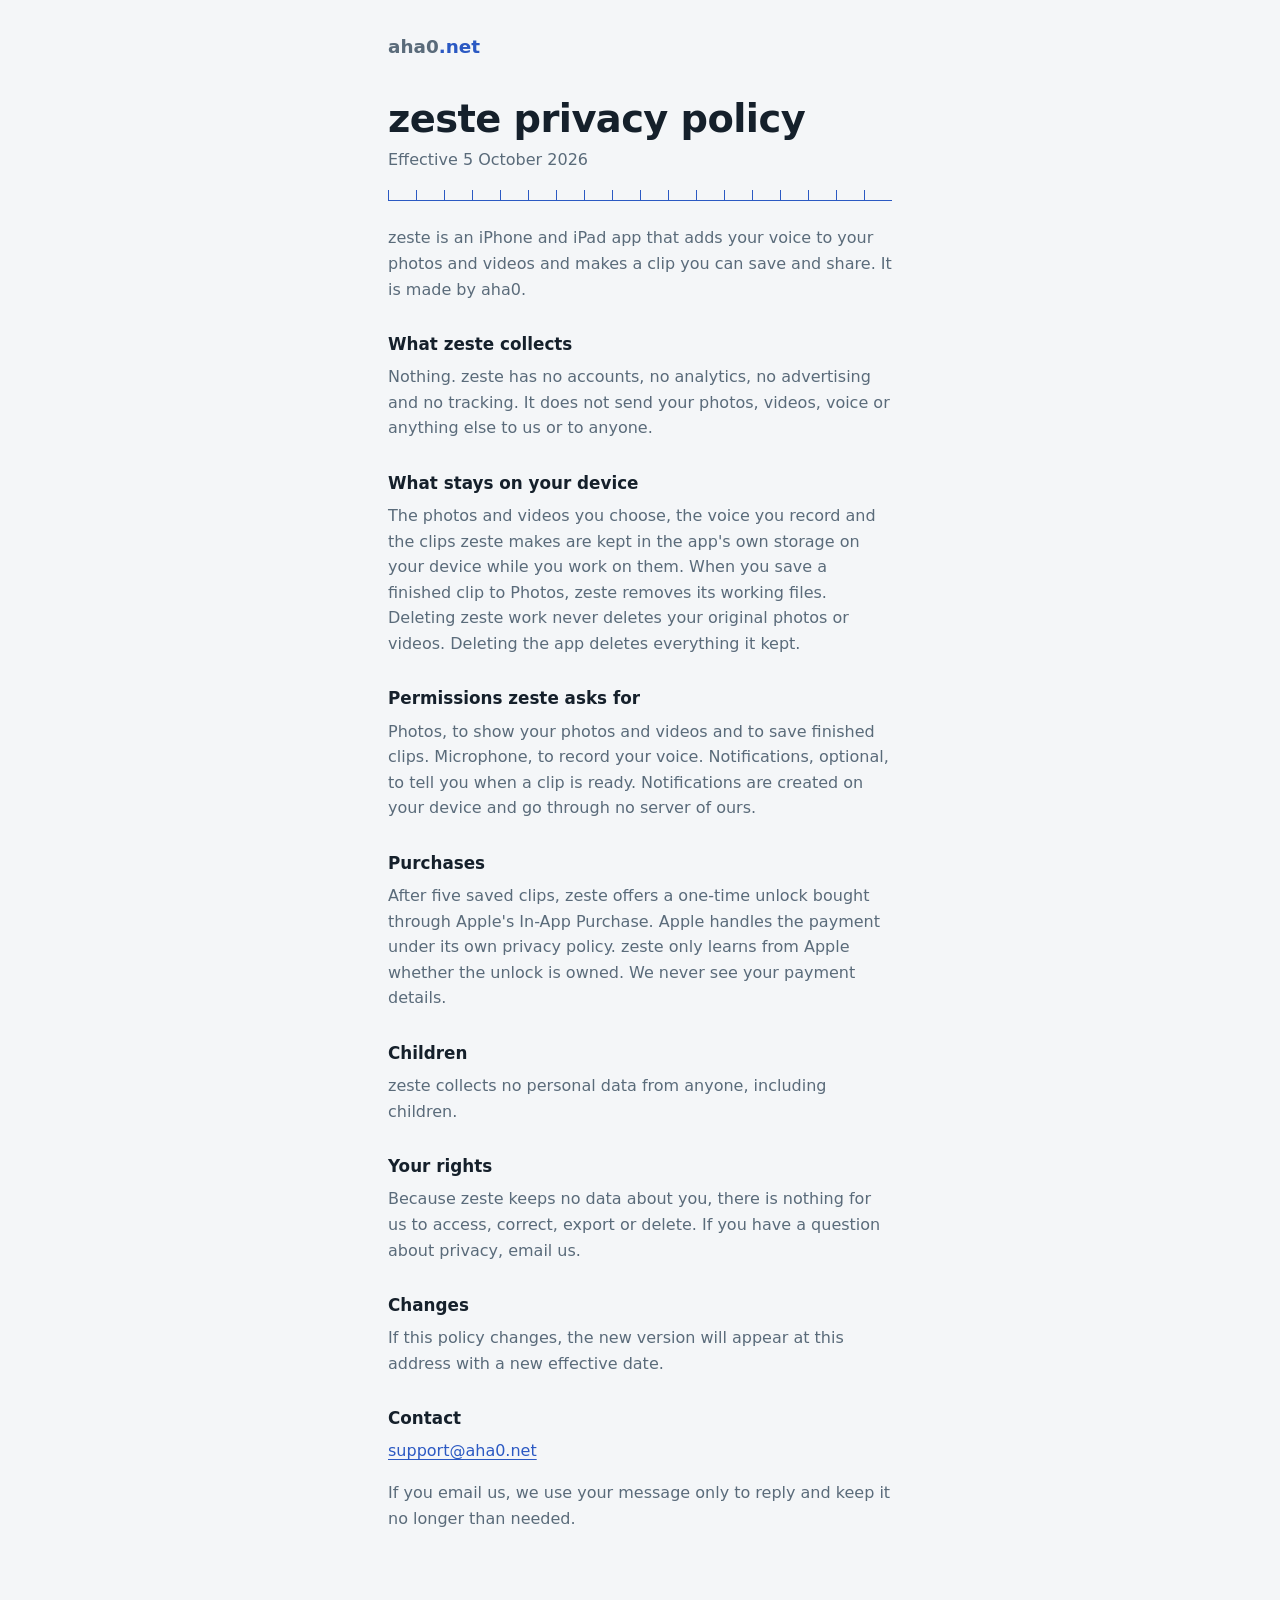
==== zeste/privacy/index.html @ b2256145 "zeste privacy policy page" ====
<!doctype html>
<html lang="en">
<head>
<meta charset="utf-8">
<meta name="viewport" content="width=device-width, initial-scale=1">
<title>zeste privacy policy</title>
<meta name="description" content="zeste collects nothing. Your photos, videos and voice stay on your device.">
<style>
:root { --paper:#F4F6F8; --ink:#15202B; --muted:#5A6B7A; --blue:#2B59C3; --hairline:#C9D4DE; }
@media (prefers-color-scheme: dark) {
  :root { --paper:#0E1B2A; --ink:#E8EEF4; --muted:#93A5B5; --blue:#7FA8FF; --hairline:#2A3C50; }
}
* { box-sizing:border-box; }
body {
  margin:0; min-height:100svh;
  background:var(--paper); color:var(--ink);
  font-family:system-ui,-apple-system,"Segoe UI",Roboto,sans-serif; line-height:1.6;
}
main { max-width:34rem; margin:0 auto; padding:2rem 1.25rem 4rem; }
.wordmark { font-weight:800; font-size:1.15rem; margin:0 0 2.2rem; }
.wordmark span { color:var(--blue); }
.wordmark a { color:inherit; text-decoration:none; }
h1 {
  font-size:clamp(1.8rem,6vw,2.4rem); font-weight:700; line-height:1.15;
  letter-spacing:-0.015em; margin:0 0 0.4rem;
}
.effective { color:var(--muted); margin:0; }
.tick-rule {
  height:11px; margin:1.1rem 0 1.5rem;
  background:
    repeating-linear-gradient(90deg, var(--blue) 0, var(--blue) 1px, transparent 1px, transparent 28px),
    linear-gradient(var(--blue), var(--blue)) 0 100% / 100% 1px no-repeat;
}
h2 { font-size:1.05rem; font-weight:700; margin:1.8rem 0 0.4rem; }
p { color:var(--muted); margin:0 0 1rem; }
a { color:var(--blue); text-decoration-thickness:1px; text-underline-offset:3px; }
</style>
</head>
<body>
<main>
  <p class="wordmark"><a href="/">aha0<span>.net</span></a></p>
  <h1>zeste privacy policy</h1>
  <p class="effective">Effective 5 October 2026</p>
  <div class="tick-rule" aria-hidden="true"></div>

  <p>zeste is an iPhone and iPad app that adds your voice to your photos and videos and makes a clip you can save and share. It is made by aha0.</p>

  <h2>What zeste collects</h2>
  <p>Nothing. zeste has no accounts, no analytics, no advertising and no tracking. It does not send your photos, videos, voice or anything else to us or to anyone.</p>

  <h2>What stays on your device</h2>
  <p>The photos and videos you choose, the voice you record and the clips zeste makes are kept in the app's own storage on your device while you work on them. When you save a finished clip to Photos, zeste removes its working files. Deleting zeste work never deletes your original photos or videos. Deleting the app deletes everything it kept.</p>

  <h2>Permissions zeste asks for</h2>
  <p>Photos, to show your photos and videos and to save finished clips. Microphone, to record your voice. Notifications, optional, to tell you when a clip is ready. Notifications are created on your device and go through no server of ours.</p>

  <h2>Purchases</h2>
  <p>After five saved clips, zeste offers a one-time unlock bought through Apple's In-App Purchase. Apple handles the payment under its own privacy policy. zeste only learns from Apple whether the unlock is owned. We never see your payment details.</p>

  <h2>Children</h2>
  <p>zeste collects no personal data from anyone, including children.</p>

  <h2>Your rights</h2>
  <p>Because zeste keeps no data about you, there is nothing for us to access, correct, export or delete. If you have a question about privacy, email us.</p>

  <h2>Changes</h2>
  <p>If this policy changes, the new version will appear at this address with a new effective date.</p>

  <h2>Contact</h2>
  <p><a href="mailto:support@aha0.net">support@aha0.net</a></p>
  <p>If you email us, we use your message only to reply and keep it no longer than needed.</p>
</main>
</body>
</html>
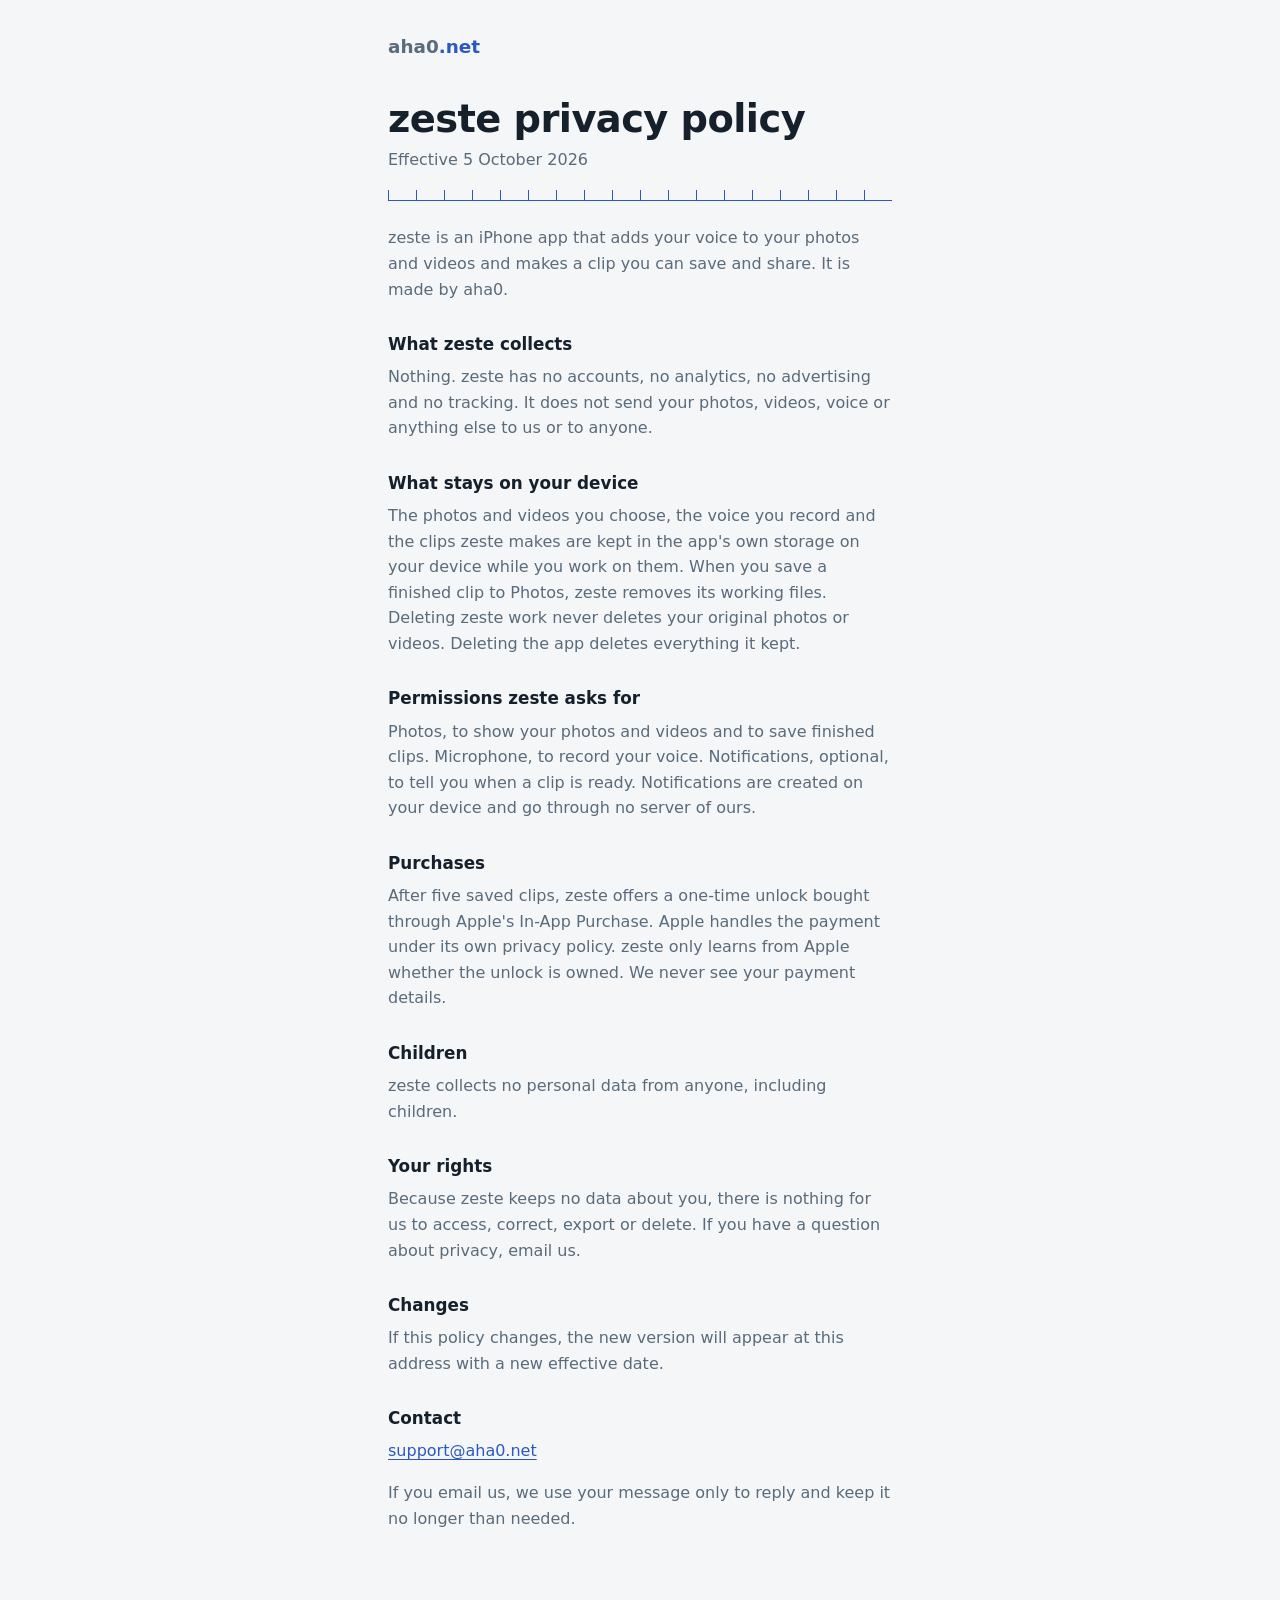
==== commit ea0cf0b3: "zeste support page; privacy page says iPhone app" ====
--- a/zeste/privacy/index.html
+++ b/zeste/privacy/index.html
@@ -43,7 +43,7 @@
   <p class="effective">Effective 5 October 2026</p>
   <div class="tick-rule" aria-hidden="true"></div>
 
-  <p>zeste is an iPhone and iPad app that adds your voice to your photos and videos and makes a clip you can save and share. It is made by aha0.</p>
+  <p>zeste is an iPhone app that adds your voice to your photos and videos and makes a clip you can save and share. It is made by aha0.</p>
 
   <h2>What zeste collects</h2>
   <p>Nothing. zeste has no accounts, no analytics, no advertising and no tracking. It does not send your photos, videos, voice or anything else to us or to anyone.</p>
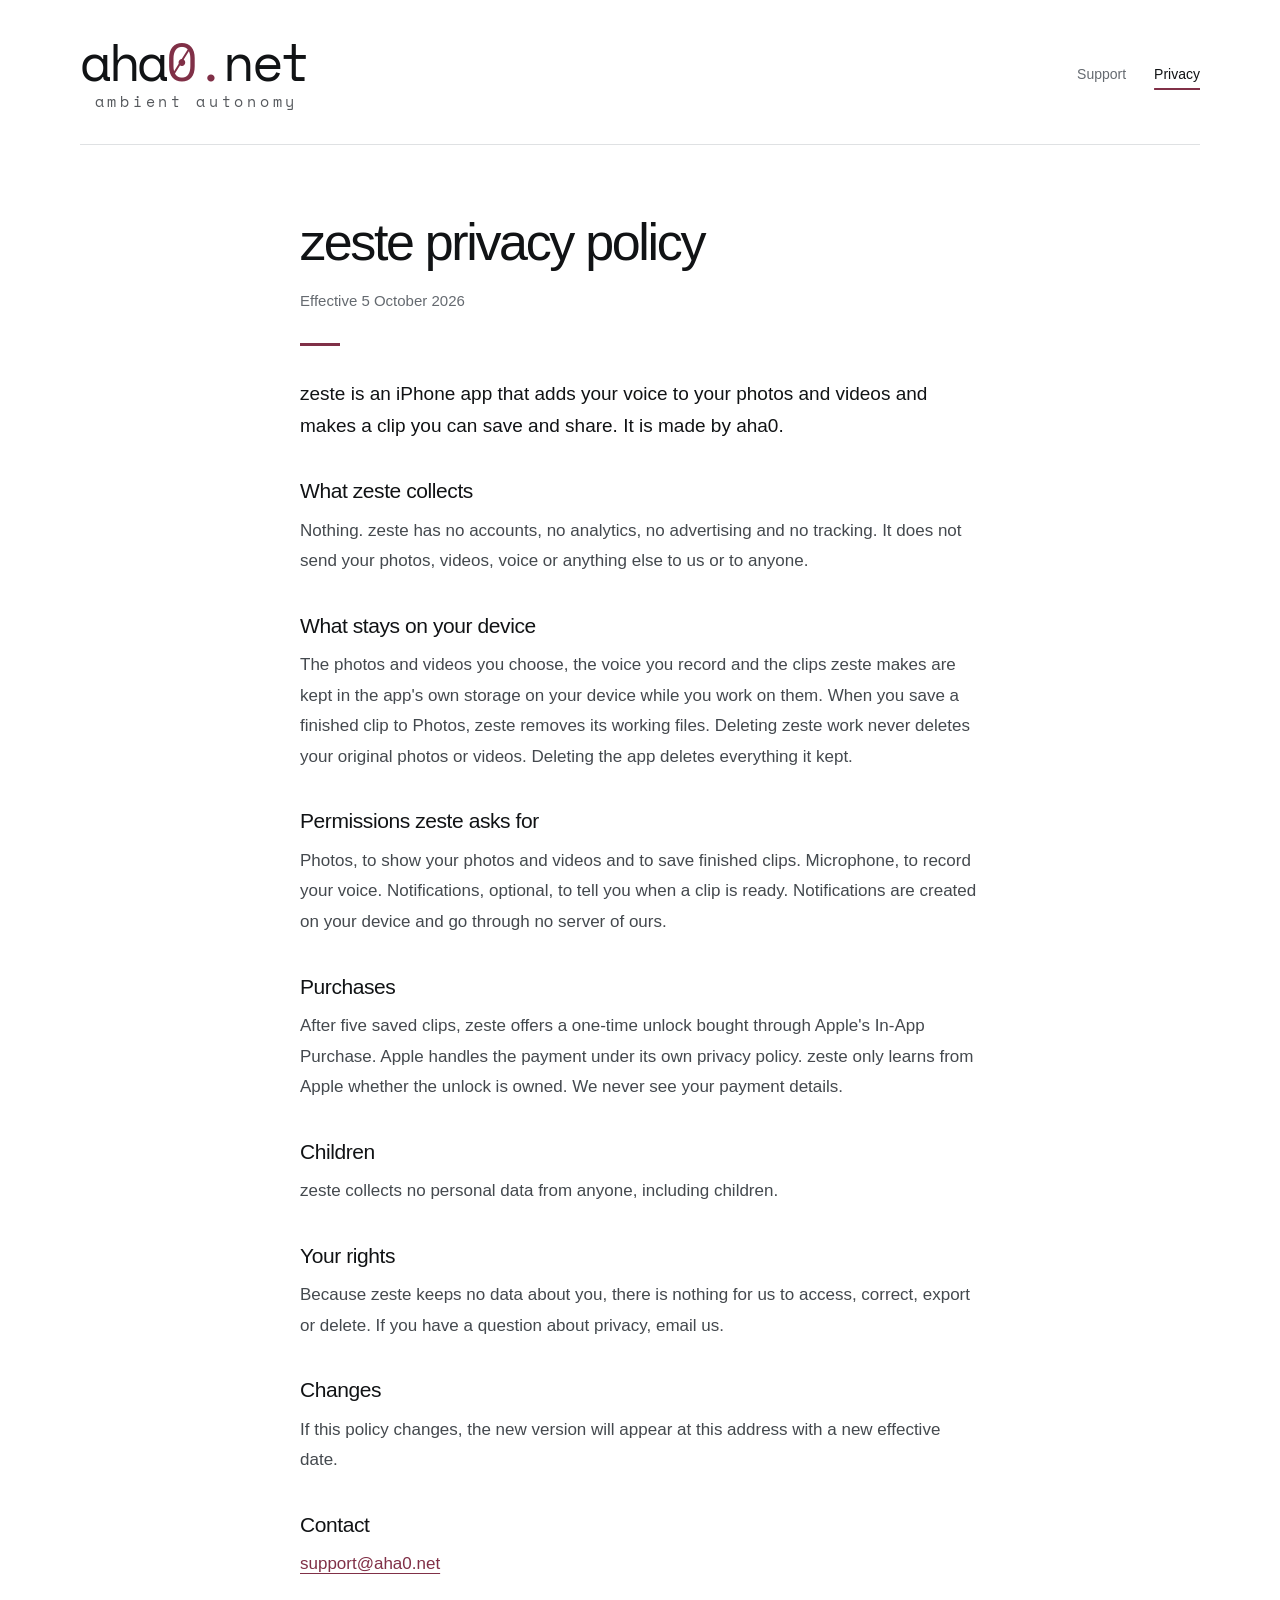
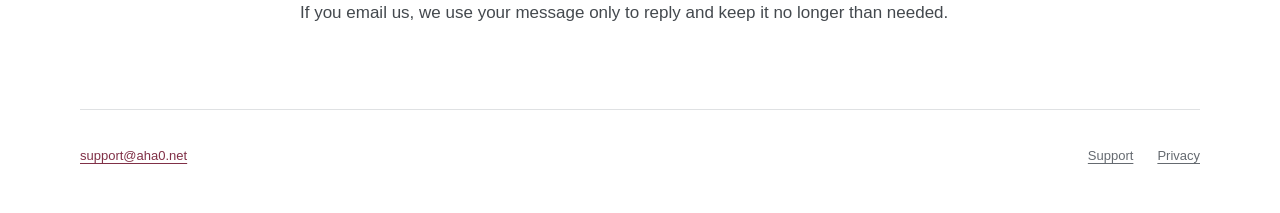
==== commit b41209fd: "Apply Space Mono branding and a minimal rotating-colour homepage Replace the placeholder homepage wi" ====
--- a/zeste/privacy/index.html
+++ b/zeste/privacy/index.html
@@ -5,41 +5,21 @@
 <meta name="viewport" content="width=device-width, initial-scale=1">
 <title>zeste privacy policy</title>
 <meta name="description" content="zeste collects nothing. Your photos, videos and voice stay on your device.">
-<style>
-:root { --paper:#F4F6F8; --ink:#15202B; --muted:#5A6B7A; --blue:#2B59C3; --hairline:#C9D4DE; }
-@media (prefers-color-scheme: dark) {
-  :root { --paper:#0E1B2A; --ink:#E8EEF4; --muted:#93A5B5; --blue:#7FA8FF; --hairline:#2A3C50; }
-}
-* { box-sizing:border-box; }
-body {
-  margin:0; min-height:100svh;
-  background:var(--paper); color:var(--ink);
-  font-family:system-ui,-apple-system,"Segoe UI",Roboto,sans-serif; line-height:1.6;
-}
-main { max-width:34rem; margin:0 auto; padding:2rem 1.25rem 4rem; }
-.wordmark { font-weight:800; font-size:1.15rem; margin:0 0 2.2rem; }
-.wordmark span { color:var(--blue); }
-.wordmark a { color:inherit; text-decoration:none; }
-h1 {
-  font-size:clamp(1.8rem,6vw,2.4rem); font-weight:700; line-height:1.15;
-  letter-spacing:-0.015em; margin:0 0 0.4rem;
-}
-.effective { color:var(--muted); margin:0; }
-.tick-rule {
-  height:11px; margin:1.1rem 0 1.5rem;
-  background:
-    repeating-linear-gradient(90deg, var(--blue) 0, var(--blue) 1px, transparent 1px, transparent 28px),
-    linear-gradient(var(--blue), var(--blue)) 0 100% / 100% 1px no-repeat;
-}
-h2 { font-size:1.05rem; font-weight:700; margin:1.8rem 0 0.4rem; }
-p { color:var(--muted); margin:0 0 1rem; }
-a { color:var(--blue); text-decoration-thickness:1px; text-underline-offset:3px; }
-</style>
+<meta name="color-scheme" content="light">
+<link rel="stylesheet" href="../../assets/aha0/brand.css">
+<script src="../../assets/aha0/brand.js" defer></script>
 </head>
 <body>
-<main>
-  <p class="wordmark"><a href="/">aha0<span>.net</span></a></p>
-  <h1>zeste privacy policy</h1>
+<a class="skip" href="#main">Skip to content</a>
+<header class="site-header">
+  <div class="identity">
+    <a class="wordmark" href="/" aria-label="aha0.net home">aha<span class="zero">0</span><span class="domain-dot">.</span>net</a>
+    <p class="tagline"><span class="tagline-text">ambient autonomy</span></p>
+  </div>
+  <nav class="site-nav" aria-label="Zeste pages"><a href="/zeste/support/">Support</a><a href="/zeste/privacy/" aria-current="page">Privacy</a></nav>
+</header>
+<main class="document" id="main">
+<h1>zeste privacy policy</h1>
   <p class="effective">Effective 5 October 2026</p>
   <div class="tick-rule" aria-hidden="true"></div>
 
@@ -70,5 +50,10 @@
   <p><a href="mailto:support@aha0.net">support@aha0.net</a></p>
   <p>If you email us, we use your message only to reply and keep it no longer than needed.</p>
 </main>
+<footer class="site-footer">
+  <a href="mailto:support@aha0.net">support@aha0.net</a>
+  <nav aria-label="Zeste footer"><a href="/zeste/support/">Support</a><a href="/zeste/privacy/" aria-current="page">Privacy</a></nav>
+</footer>
+<script type="application/json" id="page-build">{"createdAt":"2026-10-08T20:02:22-04:00"}</script>
 </body>
 </html>
--- a/assets/aha0/brand.css
+++ b/assets/aha0/brand.css
@@ -0,0 +1,80 @@
+@font-face {
+  font-family: "Space Mono";
+  src: url("SpaceMono-Regular.ttf") format("truetype");
+  font-style: normal;
+  font-weight: 400;
+  font-display: swap;
+}
+:root {
+  color-scheme: light;
+  --paper: #fff;
+  --ink: #111315;
+  --body: #44494e;
+  --muted: #656a70;
+  --rule: #dfe1e3;
+  --maroon: #803047;
+  --tagline: #55585c;
+  font-family: "Helvetica Neue", Helvetica, Arial, sans-serif;
+  font-synthesis: none;
+  color: var(--ink);
+  background: var(--paper);
+}
+* { box-sizing: border-box; }
+body { margin: 0; min-height: 100svh; }
+a { color: var(--maroon); text-decoration-thickness: 1px; text-underline-offset: .22em; }
+a:hover { text-decoration-thickness: 2px; }
+a:focus-visible { outline: 2px solid var(--maroon); outline-offset: 5px; border-radius: 1px; }
+.skip { position: absolute; left: 20px; top: -100px; z-index: 2; padding: 14px 20px; background: #fff; }
+.skip:focus { top: 12px; }
+.site-header, .site-footer { width: min(1120px, calc(100% - 80px)); margin-inline: auto; }
+.site-header { display: flex; align-items: center; justify-content: space-between; gap: 32px; padding: 36px 0 31px; border-bottom: 1px solid var(--rule); }
+.identity { width: max-content; max-width: 100%; text-align: center; }
+.wordmark { display: inline-block; color: var(--ink); font-family: "Space Mono", monospace; font-size: 52px; font-weight: 400; line-height: 1; letter-spacing: -.065em; white-space: nowrap; text-decoration: none; }
+.wordmark:hover { text-decoration: none; }
+.zero { display: inline-block; position: relative; color: var(--maroon); }
+.zero::after { content: ""; position: absolute; left: 49%; top: 22%; height: 58%; width: .047em; border-radius: 1px; background: currentColor; transform: rotate(32deg); transform-origin: center; }
+.domain-dot { color: var(--maroon); }
+.tagline { margin: 4px 0 0; font: 400 15.3px/1.35 "Space Mono", monospace; color: var(--tagline); white-space: nowrap; text-align: center; }
+.tagline-text { display: inline-block; letter-spacing: .24em; margin-inline-end: -.24em; }
+.site-nav { display: flex; align-items: center; gap: 28px; font-size: 14px; }
+.site-nav a { display: inline-flex; align-items: center; min-height: 44px; color: var(--muted); text-decoration: none; }
+.site-nav a:hover { color: var(--maroon); text-decoration: underline; }
+.site-nav a[aria-current="page"] { color: var(--ink); text-decoration: underline; text-decoration-color: var(--maroon); text-decoration-thickness: 2px; text-underline-offset: 9px; }
+.document { width: min(680px, calc(100% - 80px)); margin: 68px auto 80px; }
+.document h1 { margin: 0 0 17px; font-size: clamp(36px, 4.5vw, 52px); font-weight: 500; line-height: 1.12; letter-spacing: -.045em; }
+.document > .effective, .document > .lead { color: var(--muted); font-size: 15px; line-height: 1.7; margin: 0; }
+.tick-rule { height: 3px; width: 40px; margin: 29px 0 32px; background: var(--maroon); }
+.document h2 { font-size: 21px; font-weight: 500; line-height: 1.4; letter-spacing: -.02em; margin: 34px 0 10px; }
+.document p { font-size: 17px; line-height: 1.8; color: var(--body); margin: 0 0 18px; overflow-wrap: break-word; }
+.document > .tick-rule + p { font-size: 19px; line-height: 1.7; color: var(--ink); margin-bottom: 34px; }
+.site-footer { display: flex; justify-content: space-between; align-items: center; gap: 24px; border-top: 1px solid var(--rule); padding: 24px 0 35px; font-size: 13px; }
+.site-footer a { min-height: 44px; display: inline-flex; align-items: center; }
+.site-footer nav { display: flex; gap: 24px; }
+.site-footer nav a { color: var(--muted); }
+.review { background: #f4f5f5; border-bottom: 1px solid var(--rule); padding: 13px 24px; font-size: 12px; line-height: 1.6; }
+.review-inner { max-width: 1120px; margin: auto; display: flex; justify-content: space-between; align-items: center; gap: 12px 32px; flex-wrap: wrap; }
+.review-meta { display: grid; gap: 3px; }
+.review time { color: var(--muted); font-size: 11px; }
+.review nav { display: flex; flex-wrap: wrap; gap: 10px 20px; }
+.review a { min-height: 32px; display: inline-flex; align-items: center; }
+@media (max-width: 600px) {
+  .site-header, .site-footer { width: calc(100% - 40px); }
+  .site-header { padding: 28px 0 23px; gap: 21px; flex-wrap: wrap; }
+  .wordmark { font-size: 48px; }
+  .tagline { font-size: 14.1px; }
+  .site-nav { gap: 25px; }
+  .document { width: calc(100% - 40px); margin: 40px auto 50px; }
+  .document h1 { font-size: 36px; }
+  .document h2 { font-size: 20px; margin-top: 29px; }
+  .document p { font-size: 16px; line-height: 1.8; }
+  .document > .tick-rule + p { font-size: 18px; }
+  .site-footer { align-items: flex-start; flex-direction: column; gap: 2px; padding-top: 18px; }
+  .review { padding: 12px 20px; }
+}
+@media print {
+  .review, .site-nav, .site-footer, .skip { display: none; }
+  .site-header { width: 100%; padding: 0 0 20px; }
+  .document { width: 100%; margin: 25px 0 0; }
+  .document h2 { break-after: avoid; }
+  .document p { orphans: 3; widows: 3; }
+}
